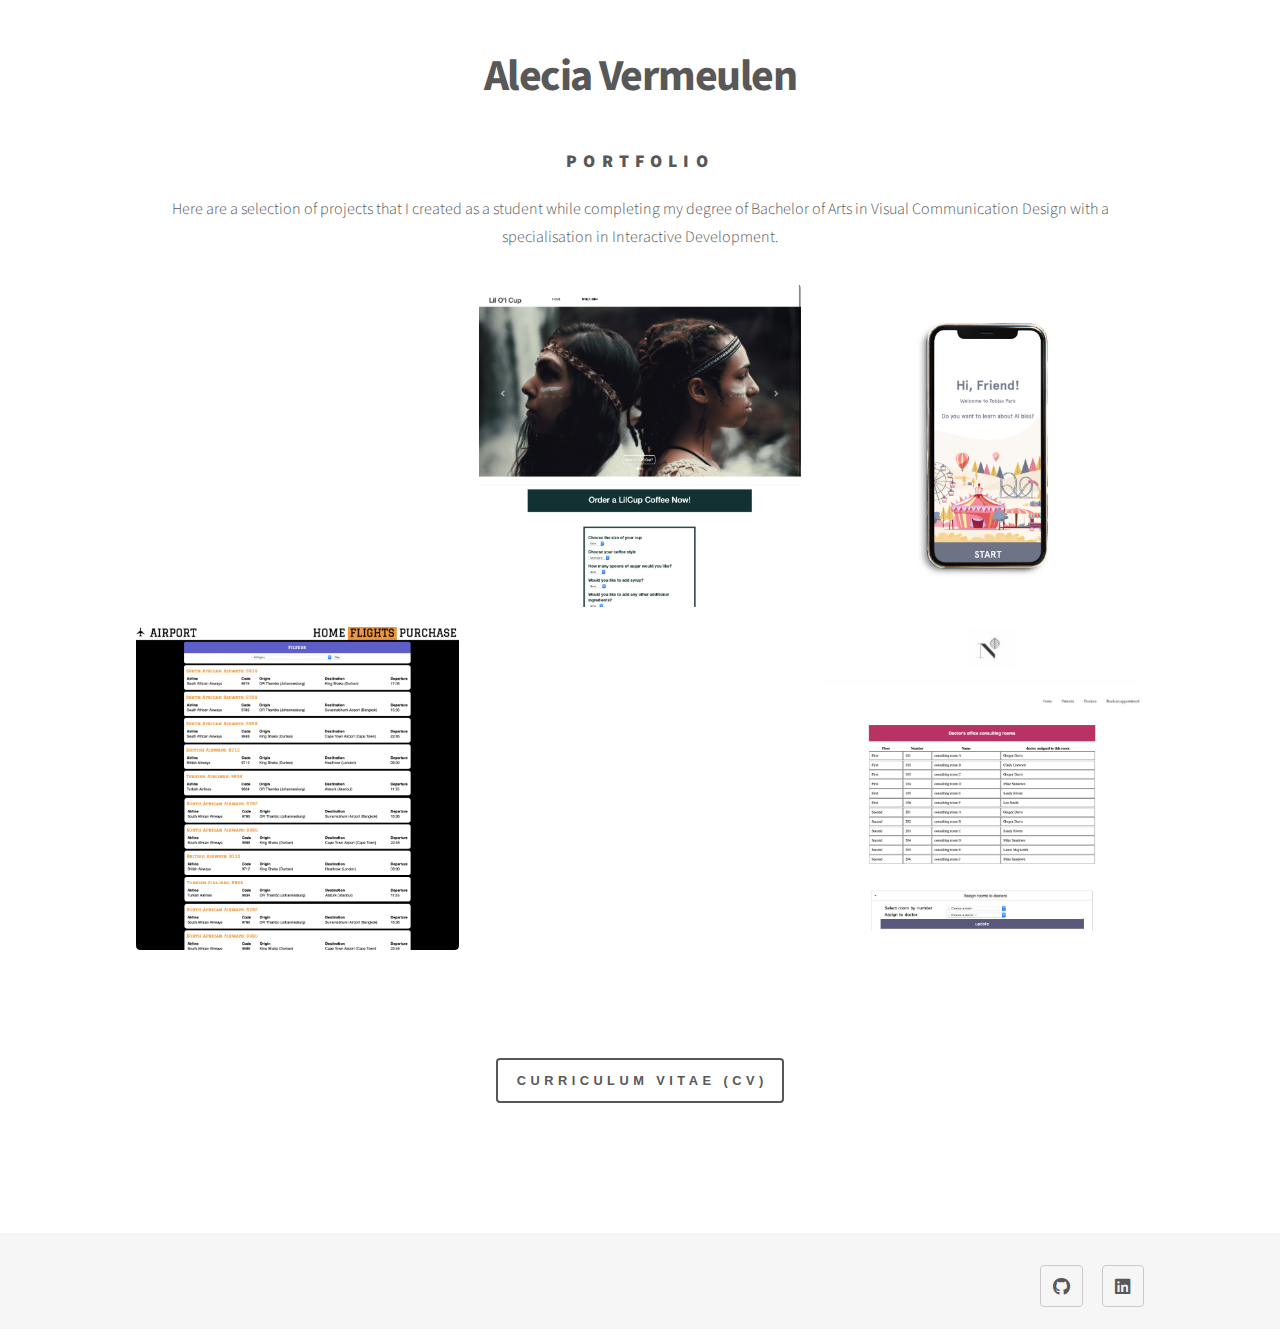
==== index.html @ d66984ec "Update index.html" ====
<!DOCTYPE HTML>
<html>
	<head>
		<title>Portfolio</title>
		<meta charset="utf-8" />
		<meta name="viewport" content="width=device-width, initial-scale=1, user-scalable=no" />
		<link rel="stylesheet" href="assets/css/main.css" />
		<noscript><link rel="stylesheet" href="assets/css/noscript.css" /></noscript>
	</head>
	<body class="is-preload">
		<!-- Wrapper -->
			<div id="wrapper">

				<!-- Header -->
					<header id="header">
						<div class="inner">               
                               
                            <h1> Alecia Vermeulen</h1>
                              <h2> Portfolio</h2>
								<p>Here are a selection of projects that I created as a student while completing my degree of Bachelor of Arts in Visual Communication Design with a specialisation in Interactive Development.</p>
						</div>
					</header>


				<!-- Main -->
					<div id="main">
						<div class="inner">
						
							<section class="tiles">
								<article class="style1">
									<span class="image">
										<img src="images/Reversi.tiff" alt="" />
									</span>
									<a>
										<div class="content">
                                            	<h2>Reversi board game</h2>
											<p>Desktop application with Java and JavaFX to facilitate a two player abstract board game.</p>
                                            <div class="options">
                                              <button onclick="openBrief1()" class="primary small" type="button">Brief</button> 
                                              <button onclick="openCode1()" class="primary small" type="button">Code</button> 
                                                <button onclick="window.open('ReversiVideo.html','_blank')"class="primary small" type="button">Demo</button>
                                            </div>
                                            
                                        
                                            
                                            
                                            
                                            
                                            
                                            
										</div>
                                        
									</a>
								</article>
								<article class="style2">
									<span class="image">
										<img src="images/lilcup.jpg" alt="" />
									</span>
									<a>
										<div class="content">
                                            <h2>Lil O'l Cup</h2>
											<p>Interactive website for a coffee shop.</p>
                                            <div class="options">
                                              <button onclick="openBrief2()" class="primary small" type="button">Brief</button> 
                                                <button onclick="openCode2()"class="primary small" type="button">Code</button> 
                                                <button onclick="window.open('https://alecia1997.github.io/CoffeeWebsite-Javascript/index.html','_blank')"class="primary small" type="button">Demo</button>
                                            </div>
										</div>
									</a>
								</article>
								<article class="style3">
                                    	<span class="image">
										<img src="images/tobiaswhite.jpg" alt="" />
									</span>
									<a>
										<div class="content">
                                            <h2>Tobias Park</h2>
											<p>Honours project: Android mobile educational  game where users can learn about algorithmic bias.</p>
                                            <div class="options">
                                              <button onclick="openBrief3()" class="primary small" type="button">Brief</button> 
                                                <button onclick="openCode3()"class="primary small" type="button">Code</button> 
                                                <button onclick="window.open('TobiasVideo.html','_blank')"class="primary small" type="button">Demo</button>
                                                <button onclick="window.open('images/HonoursAward.jpeg');" class="primary small" type="button">Award</button>
                                                <button onclick="openHonoursPaper()" class="primary small" type="button">Honours Paper</button>
                                            </div>
										</div>
									</a>

								</article>
								<article class="style4">
									<span class="image">
										<img src="images/flights.png" alt="" />
									</span>
                                    
                                    	<a>
										<div class="content">
                                            <h2>Flights booking system website</h2>
											<p>Website for an online booking system for airline flights using jQuery.</p>
                                            <div class="options">
                                              <button onclick="openBrief4()" class="primary small" type="button">Brief</button> 
                                                <button onclick="openCode4()"class="primary small" type="button">Code</button> 
                                                <button onclick="window.open('https://alecia1997.github.io/FlightsBookingSystem-Jquery/','_blank')"class="primary small" type="button">Demo</button>
                                            </div>
										</div>
									</a>
								</article>
								<article class="style5">
									<span class="image">
										<img src="images/University.tiff" alt="" />
									</span>
                                    	<a>
										<div class="content">
                                            <h2>Outdoor Creative Voice Institute</h2>
											<p>Desktop application with Java and JavaFX for university administration system.</p>
                                       <div class="options">
                                              <button onclick="openBrief5()" class="primary small" type="button">Brief</button> 
                                                <button onclick="openCode5()"class="primary small" type="button">Code</button> 
                                                <button onclick="window.open('UniversityVideo.html','_blank')"class="primary small" type="button">Demo</button>
                                            </div>
										</div>
                                              
                                              
                                             
									</a>
                                    
								</article>
								<article class="style6">
										<span class="image">
										<img src="images/doctor2.jpg" alt="" />
									</span>
                                    	<a>
										<div class="content">
                                            <h2>Doctor Appointmnt Website</h2>
											<p>Multi-page web application in PHP with a backing MySQL database.</p>
                                       <div class="options">
                                              <button onclick="openBrief6()" class="primary small" type="button">Brief</button> 
                                                <button onclick="openCode6()"class="primary small" type="button">Code</button> 
                                                <button onclick="window.open('DoctorsVideo.html','_blank')"class="primary small" type="button">Demo</button>
                                            
                                            </div>
										</div>
                                              
                                              
                                             
									</a>
								</article>
								
							</section>
                            
                            	<header id="header">
						<div class="inner">               
                            
                            	<p>
                            <button type="button">Curriculum Vitae (CV)</button>
                            </p>
							
							

						</div>
					</header>
						</div>
					</div>

		<footer id="footer">
                <div class="inner">
             <ul class="icons">
									<li><a href="https://github.com/Alecia1997/" class="icon brands style2 fa-github" target="_blank"><span class="label">GitHub</span></a></li>
                                    <li><a href="https://www.linkedin.com/in/alecia-vermeulen-a82652169/" class="icon brands style2 fa-linkedin" target="_blank"><span class="label">LinkedIn</span></a></li>
									
								</ul>
            </div>
                
            </footer>

			</div>
        
      

		<!-- Scripts -->
        


            <script src="assets/js/functions.js"></script>
			<script src="assets/js/jquery.min.js"></script>
			<script src="assets/js/browser.min.js"></script>
			<script src="assets/js/breakpoints.min.js"></script>
			<script src="assets/js/util.js"></script>
			<script src="assets/js/main.js"></script>

	</body>
</html>
---- assets/css/main.css ----
@import url(fontawesome-all.min.css);
@import url("https://fonts.googleapis.com/css?family=Source+Sans+Pro:300,700,900");


#myVideo {
  position: fixed;
  right: 0;
  bottom: 0;
  min-width: 100%; 
  min-height: 100%;
}

#myVideo1 {
    min-height: 100%;
     margin: 2em 0 0 0;
    
}


html, body, div, span, applet, object,
iframe, h1, h2, h3, h4, h5, h6, p, blockquote,
pre, a, abbr, acronym, address, big, cite,
code, del, dfn, em, img, ins, kbd, q, s, samp,
small, strike, strong, sub, sup, tt, var, b,
u, i, center, dl, dt, dd, ol, ul, li, fieldset,
form, label, legend, table, caption, tbody,
tfoot, thead, tr, th, td, article, aside,
canvas, details, embed, figure, figcaption,
footer, header, hgroup, menu, nav, output, ruby,
section, summary, time, mark, audio, video {
	margin: 0;
	padding: 0;
	border: 0;
	font-size: 100%;
	font: inherit;
	vertical-align: baseline;}

article, aside, details, figcaption, figure,
footer, header, hgroup, menu, nav, section {
	display: block;}


body {
	line-height: 1;
}

ol, ul {
	list-style: none;
}

blockquote, q {
	quotes: none;
}

	blockquote:before, blockquote:after, q:before, q:after {
		content: '';
		content: none;
	}

table {
	border-collapse: collapse;
	border-spacing: 0;
}

body {
	-webkit-text-size-adjust: none;
}

mark {
	background-color: transparent;
	color: inherit;
}


/* Basic */

	@-ms-viewport {
		width: device-width;
	}

	body {
		-ms-overflow-style: scrollbar;
	}

	@media screen and (max-width: 480px) {

		html, body {
			min-width: 320px;
		}

	}

	html {
		box-sizing: border-box;
	}

	*, *:before, *:after {
		box-sizing: inherit;
	}

	body {
		background: #ffffff;
	}

		body.is-preload *, body.is-preload *:before, body.is-preload *:after {
			-moz-animation: none !important;
			-webkit-animation: none !important;
			-ms-animation: none !important;
			animation: none !important;
			-moz-transition: none !important;
			-webkit-transition: none !important;
			-ms-transition: none !important;
			transition: none !important;
		}

/* Type */

	body, input, select, textarea {
		color: #585858;
		font-family: "Source Sans Pro", Helvetica, sans-serif;
		font-size: 16pt;
		font-weight: 300;
		line-height: 1.75;
	}

		@media screen and (max-width: 1680px) {

			body, input, select, textarea {
				font-size: 14pt;
			}

		}

		@media screen and (max-width: 1280px) {

			body, input, select, textarea {
				font-size: 12pt;
			}

		}

	a {
		-moz-transition: border-bottom-color 0.2s ease, color 0.2s ease;
		-webkit-transition: border-bottom-color 0.2s ease, color 0.2s ease;
		-ms-transition: border-bottom-color 0.2s ease, color 0.2s ease;
		transition: border-bottom-color 0.2s ease, color 0.2s ease;
		text-decoration: none;
		color: #585858;
		border-bottom: dotted 1px rgba(88, 88, 88, 0.5);
	}

		a:hover {
			border-bottom-color: transparent;
			color: white !important;
		}

	strong, b {
		font-weight: 900;
	}

	em, i {
		font-style: italic;
	}

	p {
		margin: 0 0 2em 0;
	}

	h1 {
		font-size: 2.75em;
		font-weight: 700;
		line-height: 1.3;
		margin: 0 0 1em 0;
		letter-spacing: -0.035em;
	}

		h1 a {
			color: inherit;
		}

		@media screen and (max-width: 736px) {

			h1 {
				font-size: 2em;
				margin: 0 0 1em 0;
			}

		}

		@media screen and (max-width: 360px) {

			h1 {
				font-size: 1.75em;
			}

		}

	h2, h3, h4, h5, h6 {
		font-weight: 900;
		line-height: 1.5;
		margin: 0 0 2em 0;
		text-transform: uppercase;
		letter-spacing: 0.35em;
	}

		h2 a, h3 a, h4 a, h5 a, h6 a {
			color: inherit;
		}

	h2 {
		font-size: 1.1em;
	}

	h3 {
		font-size: 1em;
	}

	h4 {
		font-size: 0.8em;
	}

	h5 {
		font-size: 0.8em;
	}

	h6 {
		font-size: 0.8em;
	}

	@media screen and (max-width: 980px) {

		h1 br, h2 br, h3 br, h4 br, h5 br, h6 br {
			display: none;
		}

	}

	@media screen and (max-width: 736px) {

		h2 {
			font-size: 1em;
		}

		h3 {
			font-size: 0.8em;
		}

	}

	sub {
		font-size: 0.8em;
		position: relative;
		top: 0.5em;
	}

	sup {
		font-size: 0.8em;
		position: relative;
		top: -0.5em;
	}

	blockquote {
		border-left: solid 4px #c9c9c9;
		font-style: italic;
		margin: 0 0 2em 0;
		padding: 0.5em 0 0.5em 2em;
	}

	code {
		background: rgba(144, 144, 144, 0.075);
		border-radius: 4px;
		border: solid 1px #c9c9c9;
		font-family: "Courier New", monospace;
		font-size: 0.9em;
		margin: 0 0.25em;
		padding: 0.25em 0.65em;
	}

	pre {
		-webkit-overflow-scrolling: touch;
		font-family: "Courier New", monospace;
		font-size: 0.9em;
		margin: 0 0 2em 0;
	}

		pre code {
			display: block;
			line-height: 1.75;
			padding: 1em 1.5em;
			overflow-x: auto;
		}

	hr {
		border: 0;
		border-bottom: solid 1px #c9c9c9;
		margin: 2em 0;
	}

		hr.major {
			margin: 3em 0;
		}

	.align-left {
		text-align: left;
	}

	.align-center {
		text-align: center;
	}

	.align-right {
		text-align: right;
	}

/* Row */

	.row {
		display: flex;
		flex-wrap: wrap;
		box-sizing: border-box;
		align-items: stretch;
	}

		.row > * {
			box-sizing: border-box;
		}

		.row.gtr-uniform > * > :last-child {
			margin-bottom: 0;
		}

		.row.aln-left {
			justify-content: flex-start;
		}

		.row.aln-center {
			justify-content: center;
		}

		.row.aln-right {
			justify-content: flex-end;
		}

		.row.aln-top {
			align-items: flex-start;
		}

		.row.aln-middle {
			align-items: center;
		}

		.row.aln-bottom {
			align-items: flex-end;
		}

		.row > .imp {
			order: -1;
		}

		.row > .col-1 {
			width: 8.33333%;
		}

		.row > .off-1 {
			margin-left: 8.33333%;
		}

		.row > .col-2 {
			width: 16.66667%;
		}

		.row > .off-2 {
			margin-left: 16.66667%;
		}

		.row > .col-3 {
			width: 25%;
		}

		.row > .off-3 {
			margin-left: 25%;
		}

		.row > .col-4 {
			width: 33.33333%;
		}

		.row > .off-4 {
			margin-left: 33.33333%;
		}

		.row > .col-5 {
			width: 41.66667%;
		}

		.row > .off-5 {
			margin-left: 41.66667%;
		}

		.row > .col-6 {
			width: 50%;
		}

		.row > .off-6 {
			margin-left: 50%;
		}

		.row > .col-7 {
			width: 58.33333%;
		}

		.row > .off-7 {
			margin-left: 58.33333%;
		}

		.row > .col-8 {
			width: 66.66667%;
		}

		.row > .off-8 {
			margin-left: 66.66667%;
		}

		.row > .col-9 {
			width: 75%;
		}

		.row > .off-9 {
			margin-left: 75%;
		}

		.row > .col-10 {
			width: 83.33333%;
		}

		.row > .off-10 {
			margin-left: 83.33333%;
		}

		.row > .col-11 {
			width: 91.66667%;
		}

		.row > .off-11 {
			margin-left: 91.66667%;
		}

		.row > .col-12 {
			width: 100%;
		}

		.row > .off-12 {
			margin-left: 100%;
		}

		.row.gtr-0 {
			margin-top: 0;
			margin-left: 0em;
		}

			.row.gtr-0 > * {
				padding: 0 0 0 0em;
			}

			.row.gtr-0.gtr-uniform {
				margin-top: 0em;
			}

				.row.gtr-0.gtr-uniform > * {
					padding-top: 0em;
				}

		.row.gtr-25 {
			margin-top: 0;
			margin-left: -0.5em;
		}

			.row.gtr-25 > * {
				padding: 0 0 0 0.5em;
			}

			.row.gtr-25.gtr-uniform {
				margin-top: -0.5em;
			}

				.row.gtr-25.gtr-uniform > * {
					padding-top: 0.5em;
				}

		.row.gtr-50 {
			margin-top: 0;
			margin-left: -1em;
		}

			.row.gtr-50 > * {
				padding: 0 0 0 1em;
			}

			.row.gtr-50.gtr-uniform {
				margin-top: -1em;
			}

				.row.gtr-50.gtr-uniform > * {
					padding-top: 1em;
				}

		.row {
			margin-top: 0;
			margin-left: -2em;
		}

			.row > * {
				padding: 0 0 0 2em;
			}

			.row.gtr-uniform {
				margin-top: -2em;
			}

				.row.gtr-uniform > * {
					padding-top: 2em;
				}

		.row.gtr-150 {
			margin-top: 0;
			margin-left: -3em;
		}

			.row.gtr-150 > * {
				padding: 0 0 0 3em;
			}

			.row.gtr-150.gtr-uniform {
				margin-top: -3em;
			}

				.row.gtr-150.gtr-uniform > * {
					padding-top: 3em;
				}

		.row.gtr-200 {
			margin-top: 0;
			margin-left: -4em;
		}

			.row.gtr-200 > * {
				padding: 0 0 0 4em;
			}

			.row.gtr-200.gtr-uniform {
				margin-top: -4em;
			}

				.row.gtr-200.gtr-uniform > * {
					padding-top: 4em;
				}

		@media screen and (max-width: 1680px) {

			.row {
				display: flex;
				flex-wrap: wrap;
				box-sizing: border-box;
				align-items: stretch;
			}

				.row > * {
					box-sizing: border-box;
				}

				.row.gtr-uniform > * > :last-child {
					margin-bottom: 0;
				}

				.row.aln-left {
					justify-content: flex-start;
				}

				.row.aln-center {
					justify-content: center;
				}

				.row.aln-right {
					justify-content: flex-end;
				}

				.row.aln-top {
					align-items: flex-start;
				}

				.row.aln-middle {
					align-items: center;
				}

				.row.aln-bottom {
					align-items: flex-end;
				}

				.row > .imp-xlarge {
					order: -1;
				}

				.row > .col-1-xlarge {
					width: 8.33333%;
				}

				.row > .off-1-xlarge {
					margin-left: 8.33333%;
				}

				.row > .col-2-xlarge {
					width: 16.66667%;
				}

				.row > .off-2-xlarge {
					margin-left: 16.66667%;
				}

				.row > .col-3-xlarge {
					width: 25%;
				}

				.row > .off-3-xlarge {
					margin-left: 25%;
				}

				.row > .col-4-xlarge {
					width: 33.33333%;
				}

				.row > .off-4-xlarge {
					margin-left: 33.33333%;
				}

				.row > .col-5-xlarge {
					width: 41.66667%;
				}

				.row > .off-5-xlarge {
					margin-left: 41.66667%;
				}

				.row > .col-6-xlarge {
					width: 50%;
				}

				.row > .off-6-xlarge {
					margin-left: 50%;
				}

				.row > .col-7-xlarge {
					width: 58.33333%;
				}

				.row > .off-7-xlarge {
					margin-left: 58.33333%;
				}

				.row > .col-8-xlarge {
					width: 66.66667%;
				}

				.row > .off-8-xlarge {
					margin-left: 66.66667%;
				}

				.row > .col-9-xlarge {
					width: 75%;
				}

				.row > .off-9-xlarge {
					margin-left: 75%;
				}

				.row > .col-10-xlarge {
					width: 83.33333%;
				}

				.row > .off-10-xlarge {
					margin-left: 83.33333%;
				}

				.row > .col-11-xlarge {
					width: 91.66667%;
				}

				.row > .off-11-xlarge {
					margin-left: 91.66667%;
				}

				.row > .col-12-xlarge {
					width: 100%;
				}

				.row > .off-12-xlarge {
					margin-left: 100%;
				}

				.row.gtr-0 {
					margin-top: 0;
					margin-left: 0em;
				}

					.row.gtr-0 > * {
						padding: 0 0 0 0em;
					}

					.row.gtr-0.gtr-uniform {
						margin-top: 0em;
					}

						.row.gtr-0.gtr-uniform > * {
							padding-top: 0em;
						}

				.row.gtr-25 {
					margin-top: 0;
					margin-left: -0.5em;
				}

					.row.gtr-25 > * {
						padding: 0 0 0 0.5em;
					}

					.row.gtr-25.gtr-uniform {
						margin-top: -0.5em;
					}

						.row.gtr-25.gtr-uniform > * {
							padding-top: 0.5em;
						}

				.row.gtr-50 {
					margin-top: 0;
					margin-left: -1em;
				}

					.row.gtr-50 > * {
						padding: 0 0 0 1em;
					}

					.row.gtr-50.gtr-uniform {
						margin-top: -1em;
					}

						.row.gtr-50.gtr-uniform > * {
							padding-top: 1em;
						}

				.row {
					margin-top: 0;
					margin-left: -2em;
				}

					.row > * {
						padding: 0 0 0 2em;
					}

					.row.gtr-uniform {
						margin-top: -2em;
					}

						.row.gtr-uniform > * {
							padding-top: 2em;
						}

				.row.gtr-150 {
					margin-top: 0;
					margin-left: -3em;
				}

					.row.gtr-150 > * {
						padding: 0 0 0 3em;
					}

					.row.gtr-150.gtr-uniform {
						margin-top: -3em;
					}

						.row.gtr-150.gtr-uniform > * {
							padding-top: 3em;
						}

				.row.gtr-200 {
					margin-top: 0;
					margin-left: -4em;
				}

					.row.gtr-200 > * {
						padding: 0 0 0 4em;
					}

					.row.gtr-200.gtr-uniform {
						margin-top: -4em;
					}

						.row.gtr-200.gtr-uniform > * {
							padding-top: 4em;
						}

		}

		@media screen and (max-width: 1280px) {

			.row {
				display: flex;
				flex-wrap: wrap;
				box-sizing: border-box;
				align-items: stretch;
			}

				.row > * {
					box-sizing: border-box;
				}

				.row.gtr-uniform > * > :last-child {
					margin-bottom: 0;
				}

				.row.aln-left {
					justify-content: flex-start;
				}

				.row.aln-center {
					justify-content: center;
				}

				.row.aln-right {
					justify-content: flex-end;
				}

				.row.aln-top {
					align-items: flex-start;
				}

				.row.aln-middle {
					align-items: center;
				}

				.row.aln-bottom {
					align-items: flex-end;
				}

				.row > .imp-large {
					order: -1;
				}

				.row > .col-1-large {
					width: 8.33333%;
				}

				.row > .off-1-large {
					margin-left: 8.33333%;
				}

				.row > .col-2-large {
					width: 16.66667%;
				}

				.row > .off-2-large {
					margin-left: 16.66667%;
				}

				.row > .col-3-large {
					width: 25%;
				}

				.row > .off-3-large {
					margin-left: 25%;
				}

				.row > .col-4-large {
					width: 33.33333%;
				}

				.row > .off-4-large {
					margin-left: 33.33333%;
				}

				.row > .col-5-large {
					width: 41.66667%;
				}

				.row > .off-5-large {
					margin-left: 41.66667%;
				}

				.row > .col-6-large {
					width: 50%;
				}

				.row > .off-6-large {
					margin-left: 50%;
				}

				.row > .col-7-large {
					width: 58.33333%;
				}

				.row > .off-7-large {
					margin-left: 58.33333%;
				}

				.row > .col-8-large {
					width: 66.66667%;
				}

				.row > .off-8-large {
					margin-left: 66.66667%;
				}

				.row > .col-9-large {
					width: 75%;
				}

				.row > .off-9-large {
					margin-left: 75%;
				}

				.row > .col-10-large {
					width: 83.33333%;
				}

				.row > .off-10-large {
					margin-left: 83.33333%;
				}

				.row > .col-11-large {
					width: 91.66667%;
				}

				.row > .off-11-large {
					margin-left: 91.66667%;
				}

				.row > .col-12-large {
					width: 100%;
				}

				.row > .off-12-large {
					margin-left: 100%;
				}

				.row.gtr-0 {
					margin-top: 0;
					margin-left: 0em;
				}

					.row.gtr-0 > * {
						padding: 0 0 0 0em;
					}

					.row.gtr-0.gtr-uniform {
						margin-top: 0em;
					}

						.row.gtr-0.gtr-uniform > * {
							padding-top: 0em;
						}

				.row.gtr-25 {
					margin-top: 0;
					margin-left: -0.5em;
				}

					.row.gtr-25 > * {
						padding: 0 0 0 0.5em;
					}

					.row.gtr-25.gtr-uniform {
						margin-top: -0.5em;
					}

						.row.gtr-25.gtr-uniform > * {
							padding-top: 0.5em;
						}

				.row.gtr-50 {
					margin-top: 0;
					margin-left: -1em;
				}

					.row.gtr-50 > * {
						padding: 0 0 0 1em;
					}

					.row.gtr-50.gtr-uniform {
						margin-top: -1em;
					}

						.row.gtr-50.gtr-uniform > * {
							padding-top: 1em;
						}

				.row {
					margin-top: 0;
					margin-left: -2em;
				}

					.row > * {
						padding: 0 0 0 2em;
					}

					.row.gtr-uniform {
						margin-top: -2em;
					}

						.row.gtr-uniform > * {
							padding-top: 2em;
						}

				.row.gtr-150 {
					margin-top: 0;
					margin-left: -3em;
				}

					.row.gtr-150 > * {
						padding: 0 0 0 3em;
					}

					.row.gtr-150.gtr-uniform {
						margin-top: -3em;
					}

						.row.gtr-150.gtr-uniform > * {
							padding-top: 3em;
						}

				.row.gtr-200 {
					margin-top: 0;
					margin-left: -4em;
				}

					.row.gtr-200 > * {
						padding: 0 0 0 4em;
					}

					.row.gtr-200.gtr-uniform {
						margin-top: -4em;
					}

						.row.gtr-200.gtr-uniform > * {
							padding-top: 4em;
						}

		}

		@media screen and (max-width: 980px) {

			.row {
				display: flex;
				flex-wrap: wrap;
				box-sizing: border-box;
				align-items: stretch;
			}

				.row > * {
					box-sizing: border-box;
				}

				.row.gtr-uniform > * > :last-child {
					margin-bottom: 0;
				}

				.row.aln-left {
					justify-content: flex-start;
				}

				.row.aln-center {
					justify-content: center;
				}

				.row.aln-right {
					justify-content: flex-end;
				}

				.row.aln-top {
					align-items: flex-start;
				}

				.row.aln-middle {
					align-items: center;
				}

				.row.aln-bottom {
					align-items: flex-end;
				}

				.row > .imp-medium {
					order: -1;
				}

				.row > .col-1-medium {
					width: 8.33333%;
				}

				.row > .off-1-medium {
					margin-left: 8.33333%;
				}

				.row > .col-2-medium {
					width: 16.66667%;
				}

				.row > .off-2-medium {
					margin-left: 16.66667%;
				}

				.row > .col-3-medium {
					width: 25%;
				}

				.row > .off-3-medium {
					margin-left: 25%;
				}

				.row > .col-4-medium {
					width: 33.33333%;
				}

				.row > .off-4-medium {
					margin-left: 33.33333%;
				}

				.row > .col-5-medium {
					width: 41.66667%;
				}

				.row > .off-5-medium {
					margin-left: 41.66667%;
				}

				.row > .col-6-medium {
					width: 50%;
				}

				.row > .off-6-medium {
					margin-left: 50%;
				}

				.row > .col-7-medium {
					width: 58.33333%;
				}

				.row > .off-7-medium {
					margin-left: 58.33333%;
				}

				.row > .col-8-medium {
					width: 66.66667%;
				}

				.row > .off-8-medium {
					margin-left: 66.66667%;
				}

				.row > .col-9-medium {
					width: 75%;
				}

				.row > .off-9-medium {
					margin-left: 75%;
				}

				.row > .col-10-medium {
					width: 83.33333%;
				}

				.row > .off-10-medium {
					margin-left: 83.33333%;
				}

				.row > .col-11-medium {
					width: 91.66667%;
				}

				.row > .off-11-medium {
					margin-left: 91.66667%;
				}

				.row > .col-12-medium {
					width: 100%;
				}

				.row > .off-12-medium {
					margin-left: 100%;
				}

				.row.gtr-0 {
					margin-top: 0;
					margin-left: 0em;
				}

					.row.gtr-0 > * {
						padding: 0 0 0 0em;
					}

					.row.gtr-0.gtr-uniform {
						margin-top: 0em;
					}

						.row.gtr-0.gtr-uniform > * {
							padding-top: 0em;
						}

				.row.gtr-25 {
					margin-top: 0;
					margin-left: -0.375em;
				}

					.row.gtr-25 > * {
						padding: 0 0 0 0.375em;
					}

					.row.gtr-25.gtr-uniform {
						margin-top: -0.375em;
					}

						.row.gtr-25.gtr-uniform > * {
							padding-top: 0.375em;
						}

				.row.gtr-50 {
					margin-top: 0;
					margin-left: -0.75em;
				}

					.row.gtr-50 > * {
						padding: 0 0 0 0.75em;
					}

					.row.gtr-50.gtr-uniform {
						margin-top: -0.75em;
					}

						.row.gtr-50.gtr-uniform > * {
							padding-top: 0.75em;
						}

				.row {
					margin-top: 0;
					margin-left: -1.5em;
				}

					.row > * {
						padding: 0 0 0 1.5em;
					}

					.row.gtr-uniform {
						margin-top: -1.5em;
					}

						.row.gtr-uniform > * {
							padding-top: 1.5em;
						}

				.row.gtr-150 {
					margin-top: 0;
					margin-left: -2.25em;
				}

					.row.gtr-150 > * {
						padding: 0 0 0 2.25em;
					}

					.row.gtr-150.gtr-uniform {
						margin-top: -2.25em;
					}

						.row.gtr-150.gtr-uniform > * {
							padding-top: 2.25em;
						}

				.row.gtr-200 {
					margin-top: 0;
					margin-left: -3em;
				}

					.row.gtr-200 > * {
						padding: 0 0 0 3em;
					}

					.row.gtr-200.gtr-uniform {
						margin-top: -3em;
					}

						.row.gtr-200.gtr-uniform > * {
							padding-top: 3em;
						}

		}

		@media screen and (max-width: 736px) {

			.row {
				display: flex;
				flex-wrap: wrap;
				box-sizing: border-box;
				align-items: stretch;
			}

				.row > * {
					box-sizing: border-box;
				}

				.row.gtr-uniform > * > :last-child {
					margin-bottom: 0;
				}

				.row.aln-left {
					justify-content: flex-start;
				}

				.row.aln-center {
					justify-content: center;
				}

				.row.aln-right {
					justify-content: flex-end;
				}

				.row.aln-top {
					align-items: flex-start;
				}

				.row.aln-middle {
					align-items: center;
				}

				.row.aln-bottom {
					align-items: flex-end;
				}

				.row > .imp-small {
					order: -1;
				}

				.row > .col-1-small {
					width: 8.33333%;
				}

				.row > .off-1-small {
					margin-left: 8.33333%;
				}

				.row > .col-2-small {
					width: 16.66667%;
				}

				.row > .off-2-small {
					margin-left: 16.66667%;
				}

				.row > .col-3-small {
					width: 25%;
				}

				.row > .off-3-small {
					margin-left: 25%;
				}

				.row > .col-4-small {
					width: 33.33333%;
				}

				.row > .off-4-small {
					margin-left: 33.33333%;
				}

				.row > .col-5-small {
					width: 41.66667%;
				}

				.row > .off-5-small {
					margin-left: 41.66667%;
				}

				.row > .col-6-small {
					width: 50%;
				}

				.row > .off-6-small {
					margin-left: 50%;
				}

				.row > .col-7-small {
					width: 58.33333%;
				}

				.row > .off-7-small {
					margin-left: 58.33333%;
				}

				.row > .col-8-small {
					width: 66.66667%;
				}

				.row > .off-8-small {
					margin-left: 66.66667%;
				}

				.row > .col-9-small {
					width: 75%;
				}

				.row > .off-9-small {
					margin-left: 75%;
				}

				.row > .col-10-small {
					width: 83.33333%;
				}

				.row > .off-10-small {
					margin-left: 83.33333%;
				}

				.row > .col-11-small {
					width: 91.66667%;
				}

				.row > .off-11-small {
					margin-left: 91.66667%;
				}

				.row > .col-12-small {
					width: 100%;
				}

				.row > .off-12-small {
					margin-left: 100%;
				}

				.row.gtr-0 {
					margin-top: 0;
					margin-left: 0em;
				}

					.row.gtr-0 > * {
						padding: 0 0 0 0em;
					}

					.row.gtr-0.gtr-uniform {
						margin-top: 0em;
					}

						.row.gtr-0.gtr-uniform > * {
							padding-top: 0em;
						}

				.row.gtr-25 {
					margin-top: 0;
					margin-left: -0.25em;
				}

					.row.gtr-25 > * {
						padding: 0 0 0 0.25em;
					}

					.row.gtr-25.gtr-uniform {
						margin-top: -0.25em;
					}

						.row.gtr-25.gtr-uniform > * {
							padding-top: 0.25em;
						}

				.row.gtr-50 {
					margin-top: 0;
					margin-left: -0.5em;
				}

					.row.gtr-50 > * {
						padding: 0 0 0 0.5em;
					}

					.row.gtr-50.gtr-uniform {
						margin-top: -0.5em;
					}

						.row.gtr-50.gtr-uniform > * {
							padding-top: 0.5em;
						}

				.row {
					margin-top: 0;
					margin-left: -1em;
				}

					.row > * {
						padding: 0 0 0 1em;
					}

					.row.gtr-uniform {
						margin-top: -1em;
					}

						.row.gtr-uniform > * {
							padding-top: 1em;
						}

				.row.gtr-150 {
					margin-top: 0;
					margin-left: -1.5em;
				}

					.row.gtr-150 > * {
						padding: 0 0 0 1.5em;
					}

					.row.gtr-150.gtr-uniform {
						margin-top: -1.5em;
					}

						.row.gtr-150.gtr-uniform > * {
							padding-top: 1.5em;
						}

				.row.gtr-200 {
					margin-top: 0;
					margin-left: -2em;
				}

					.row.gtr-200 > * {
						padding: 0 0 0 2em;
					}

					.row.gtr-200.gtr-uniform {
						margin-top: -2em;
					}

						.row.gtr-200.gtr-uniform > * {
							padding-top: 2em;
						}

		}

		@media screen and (max-width: 480px) {

			.row {
				display: flex;
				flex-wrap: wrap;
				box-sizing: border-box;
				align-items: stretch;
			}

				.row > * {
					box-sizing: border-box;
				}

				.row.gtr-uniform > * > :last-child {
					margin-bottom: 0;
				}

				.row.aln-left {
					justify-content: flex-start;
				}

				.row.aln-center {
					justify-content: center;
				}

				.row.aln-right {
					justify-content: flex-end;
				}

				.row.aln-top {
					align-items: flex-start;
				}

				.row.aln-middle {
					align-items: center;
				}

				.row.aln-bottom {
					align-items: flex-end;
				}

				.row > .imp-xsmall {
					order: -1;
				}

				.row > .col-1-xsmall {
					width: 8.33333%;
				}

				.row > .off-1-xsmall {
					margin-left: 8.33333%;
				}

				.row > .col-2-xsmall {
					width: 16.66667%;
				}

				.row > .off-2-xsmall {
					margin-left: 16.66667%;
				}

				.row > .col-3-xsmall {
					width: 25%;
				}

				.row > .off-3-xsmall {
					margin-left: 25%;
				}

				.row > .col-4-xsmall {
					width: 33.33333%;
				}

				.row > .off-4-xsmall {
					margin-left: 33.33333%;
				}

				.row > .col-5-xsmall {
					width: 41.66667%;
				}

				.row > .off-5-xsmall {
					margin-left: 41.66667%;
				}

				.row > .col-6-xsmall {
					width: 50%;
				}

				.row > .off-6-xsmall {
					margin-left: 50%;
				}

				.row > .col-7-xsmall {
					width: 58.33333%;
				}

				.row > .off-7-xsmall {
					margin-left: 58.33333%;
				}

				.row > .col-8-xsmall {
					width: 66.66667%;
				}

				.row > .off-8-xsmall {
					margin-left: 66.66667%;
				}

				.row > .col-9-xsmall {
					width: 75%;
				}

				.row > .off-9-xsmall {
					margin-left: 75%;
				}

				.row > .col-10-xsmall {
					width: 83.33333%;
				}

				.row > .off-10-xsmall {
					margin-left: 83.33333%;
				}

				.row > .col-11-xsmall {
					width: 91.66667%;
				}

				.row > .off-11-xsmall {
					margin-left: 91.66667%;
				}

				.row > .col-12-xsmall {
					width: 100%;
				}

				.row > .off-12-xsmall {
					margin-left: 100%;
				}

				.row.gtr-0 {
					margin-top: 0;
					margin-left: 0em;
				}

					.row.gtr-0 > * {
						padding: 0 0 0 0em;
					}

					.row.gtr-0.gtr-uniform {
						margin-top: 0em;
					}

						.row.gtr-0.gtr-uniform > * {
							padding-top: 0em;
						}

				.row.gtr-25 {
					margin-top: 0;
					margin-left: -0.25em;
				}

					.row.gtr-25 > * {
						padding: 0 0 0 0.25em;
					}

					.row.gtr-25.gtr-uniform {
						margin-top: -0.25em;
					}

						.row.gtr-25.gtr-uniform > * {
							padding-top: 0.25em;
						}

				.row.gtr-50 {
					margin-top: 0;
					margin-left: -0.5em;
				}

					.row.gtr-50 > * {
						padding: 0 0 0 0.5em;
					}

					.row.gtr-50.gtr-uniform {
						margin-top: -0.5em;
					}

						.row.gtr-50.gtr-uniform > * {
							padding-top: 0.5em;
						}

				.row {
					margin-top: 0;
					margin-left: -1em;
				}

					.row > * {
						padding: 0 0 0 1em;
					}

					.row.gtr-uniform {
						margin-top: -1em;
					}

						.row.gtr-uniform > * {
							padding-top: 1em;
						}

				.row.gtr-150 {
					margin-top: 0;
					margin-left: -1.5em;
				}

					.row.gtr-150 > * {
						padding: 0 0 0 1.5em;
					}

					.row.gtr-150.gtr-uniform {
						margin-top: -1.5em;
					}

						.row.gtr-150.gtr-uniform > * {
							padding-top: 1.5em;
						}

				.row.gtr-200 {
					margin-top: 0;
					margin-left: -2em;
				}

					.row.gtr-200 > * {
						padding: 0 0 0 2em;
					}

					.row.gtr-200.gtr-uniform {
						margin-top: -2em;
					}

						.row.gtr-200.gtr-uniform > * {
							padding-top: 2em;
						}

		}

/* Section/Article */

	section.special, article.special {
		text-align: center;
	}

	header p {
		margin-top: -1em;
	}

	@media screen and (max-width: 736px) {

		header p {
			margin-top: 0;
		}

	}

/* Icon */

	.icon {
		text-decoration: none;
		border-bottom: none;
		position: relative;
	}

		.icon:before {
			-moz-osx-font-smoothing: grayscale;
			-webkit-font-smoothing: antialiased;
			display: inline-block;
			font-style: normal;
			font-variant: normal;
			text-rendering: auto;
			line-height: 1;
			text-transform: none !important;
			font-family: 'Font Awesome 5 Free';
			font-weight: 400;
		}

		.icon > .label {
			display: none;
		}

		.icon:before {
			line-height: inherit;
		}

		.icon.solid:before {
			font-weight: 900;
		}

		.icon.brands:before {
			font-family: 'Font Awesome 5 Brands';
		}

		.icon.style2 {
			-moz-transition: background-color 0.2s ease-in-out, color 0.2s ease-in-out, border-color 0.2s ease-in-out;
			-webkit-transition: background-color 0.2s ease-in-out, color 0.2s ease-in-out, border-color 0.2s ease-in-out;
			-ms-transition: background-color 0.2s ease-in-out, color 0.2s ease-in-out, border-color 0.2s ease-in-out;
			transition: background-color 0.2s ease-in-out, color 0.2s ease-in-out, border-color 0.2s ease-in-out;
			background-color: transparent;
			border: solid 1px #c9c9c9;
			border-radius: 4px;
			width: 2.65em;
			height: 2.65em;
			display: inline-block;
			text-align: center;
			line-height: 2.65em;
			color: inherit;
		}

			.icon.style2:before {
				font-size: 1.1em;
			}

			.icon.style2:hover {
				color: White;
				border-color: #f6f6f6;
                    background-color:#585858;
			}

			.icon.style2:active {
				background-color: rgba(242, 132, 158, 0.1);
			}

/* List */

	ol {
		list-style: decimal;
		margin: 0 0 2em 0;
		padding-left: 1.25em;
	}

		ol li {
			padding-left: 0.25em;
		}

	ul {
		list-style: disc;
		margin: 0 0 2em 0;
		padding-left: 1em;
	}

		ul li {
			padding-left: 0.5em;
		}

		ul.alt {
			list-style: none;
			padding-left: 0;
		}

			ul.alt li {
				border-top: solid 1px #c9c9c9;
				padding: 0.5em 0;
			}

				ul.alt li:first-child {
					border-top: 0;
					padding-top: 0;
				}

	dl {
		margin: 0 0 2em 0;
	}

		dl dt {
			display: block;
			font-weight: 900;
			margin: 0 0 1em 0;
		}

		dl dd {
			margin-left: 2em;
		}

/* Actions */

	ul.actions {
		display: -moz-flex;
		display: -webkit-flex;
		display: -ms-flex;
		display: flex;
		cursor: default;
		list-style: none;
		margin-left: -1em;
		padding-left: 0;
	}

		ul.actions li {
			padding: 0 0 0 1em;
			vertical-align: middle;
		}

		ul.actions.special {
			-moz-justify-content: center;
			-webkit-justify-content: center;
			-ms-justify-content: center;
			justify-content: center;
			width: 100%;
			margin-left: 0;
		}

			ul.actions.special li:first-child {
				padding-left: 0;
			}

		ul.actions.stacked {
			-moz-flex-direction: column;
			-webkit-flex-direction: column;
			-ms-flex-direction: column;
			flex-direction: column;
			margin-left: 0;
		}

			ul.actions.stacked li {
				padding: 1.3em 0 0 0;
			}

				ul.actions.stacked li:first-child {
					padding-top: 0;
				}

		ul.actions.fit {
			width: calc(100% + 1em);
		}

			ul.actions.fit li {
				-moz-flex-grow: 1;
				-webkit-flex-grow: 1;
				-ms-flex-grow: 1;
				flex-grow: 1;
				-moz-flex-shrink: 1;
				-webkit-flex-shrink: 1;
				-ms-flex-shrink: 1;
				flex-shrink: 1;
				width: 100%;
			}

				ul.actions.fit li > * {
					width: 100%;
				}

			ul.actions.fit.stacked {
				width: 100%;
			}

		@media screen and (max-width: 480px) {

			ul.actions:not(.fixed) {
				-moz-flex-direction: column;
				-webkit-flex-direction: column;
				-ms-flex-direction: column;
				flex-direction: column;
				margin-left: 0;
				width: 100% !important;
			}

				ul.actions:not(.fixed) li {
					-moz-flex-grow: 1;
					-webkit-flex-grow: 1;
					-ms-flex-grow: 1;
					flex-grow: 1;
					-moz-flex-shrink: 1;
					-webkit-flex-shrink: 1;
					-ms-flex-shrink: 1;
					flex-shrink: 1;
					padding: 1em 0 0 0;
					text-align: center;
					width: 100%;
				}

					ul.actions:not(.fixed) li > * {
						width: 100%;
					}

					ul.actions:not(.fixed) li:first-child {
						padding-top: 0;
					}

					ul.actions:not(.fixed) li input[type="submit"],
					ul.actions:not(.fixed) li input[type="reset"],
					ul.actions:not(.fixed) li input[type="button"],
					ul.actions:not(.fixed) li button,
					ul.actions:not(.fixed) li .button {
						width: 100%;
					}

						ul.actions:not(.fixed) li input[type="submit"].icon:before,
						ul.actions:not(.fixed) li input[type="reset"].icon:before,
						ul.actions:not(.fixed) li input[type="button"].icon:before,
						ul.actions:not(.fixed) li button.icon:before,
						ul.actions:not(.fixed) li .button.icon:before {
							margin-left: -0.5rem;
						}

		}

/* Icons */

	ul.icons {
		cursor: default;
		list-style: none;
		padding-left: 0;
		margin: -1em 0 2em -1em;
	}

		ul.icons li {
			display: inline-block;
			padding: 1em 0 0 1em;
		}



	label {
		display: block;
		font-size: 0.9em;
		font-weight: 900;
		margin: 0 0 1em 0;
	}

	input[type="text"],
	input[type="password"],
	input[type="email"],
	input[type="tel"],
	select,
	textarea {
		-moz-appearance: none;
		-webkit-appearance: none;
		-ms-appearance: none;
		appearance: none;
		background-color: transparent;
		border: none;
		border-radius: 0;
		border-bottom: solid 1px #c9c9c9;
		color: inherit;
		display: block;
		outline: 0;
		padding: 0;
		text-decoration: none;
		width: 100%;
	}

		input[type="text"]:invalid,
		input[type="password"]:invalid,
		input[type="email"]:invalid,
		input[type="tel"]:invalid,
		select:invalid,
		textarea:invalid {
			box-shadow: none;
		}

		input[type="text"]:focus,
		input[type="password"]:focus,
		input[type="email"]:focus,
		input[type="tel"]:focus,
		select:focus,
		textarea:focus {
			border-bottom-color: #f2849e;
			box-shadow: inset 0 -1px 0 0 #f2849e;
		}

	select {
		background-image: url("data:image/svg+xml;charset=utf8,%3Csvg xmlns='http://www.w3.org/2000/svg' width='40' height='40' preserveAspectRatio='none' viewBox='0 0 40 40'%3E%3Cpath d='M9.4,12.3l10.4,10.4l10.4-10.4c0.2-0.2,0.5-0.4,0.9-0.4c0.3,0,0.6,0.1,0.9,0.4l3.3,3.3c0.2,0.2,0.4,0.5,0.4,0.9 c0,0.4-0.1,0.6-0.4,0.9L20.7,31.9c-0.2,0.2-0.5,0.4-0.9,0.4c-0.3,0-0.6-0.1-0.9-0.4L4.3,17.3c-0.2-0.2-0.4-0.5-0.4-0.9 c0-0.4,0.1-0.6,0.4-0.9l3.3-3.3c0.2-0.2,0.5-0.4,0.9-0.4S9.1,12.1,9.4,12.3z' fill='%23c9c9c9' /%3E%3C/svg%3E");
		background-size: 1.25rem;
		background-repeat: no-repeat;
		background-position: calc(100% - 1rem) center;
		height: 3em;
		padding-right: 3em;
		text-overflow: ellipsis;
	}

		select option {
			background: #ffffff;
		}

		select:focus::-ms-value {
			background-color: transparent;
		}

		select::-ms-expand {
			display: none;
		}

	input[type="text"],
	input[type="password"],
	input[type="email"],
	select {
		height: 3em;
	}

	textarea {
		padding: 0;
		min-height: 3.75em;
	}

	input[type="checkbox"],
	input[type="radio"] {
		-moz-appearance: none;
		-webkit-appearance: none;
		-ms-appearance: none;
		appearance: none;
		display: block;
		float: left;
		margin-right: -2em;
		opacity: 0;
		width: 1em;
		z-index: -1;
	}

		input[type="checkbox"] + label,
		input[type="radio"] + label {
			text-decoration: none;
			color: #585858;
			cursor: pointer;
			display: inline-block;
			font-size: 1em;
			font-weight: 300;
			padding-left: 2.55em;
			padding-right: 0.75em;
			position: relative;
		}

			input[type="checkbox"] + label:before,
			input[type="radio"] + label:before {
				-moz-osx-font-smoothing: grayscale;
				-webkit-font-smoothing: antialiased;
				display: inline-block;
				font-style: normal;
				font-variant: normal;
				text-rendering: auto;
				line-height: 1;
				text-transform: none !important;
				font-family: 'Font Awesome 5 Free';
				font-weight: 900;
			}

			input[type="checkbox"] + label:before,
			input[type="radio"] + label:before {
				border-radius: 4px;
				border: solid 1px #c9c9c9;
				content: '';
				display: inline-block;
				font-size: 0.8em;
				height: 2.25em;
				left: 0;
				line-height: 2.25em;
				position: absolute;
				text-align: center;
				top: 0;
				width: 2.25em;
			}

		input[type="checkbox"]:checked + label:before,
		input[type="radio"]:checked + label:before {
			background: #585858;
			border-color: #585858;
			color: #ffffff;
			content: '\f00c';
		}

		input[type="checkbox"]:focus + label:before,
		input[type="radio"]:focus + label:before {
			border-color: #f2849e;
			box-shadow: 0 0 0 1px #f2849e;
		}

	input[type="checkbox"] + label:before {
		border-radius: 4px;
	}

	input[type="radio"] + label:before {
		border-radius: 100%;
	}

/* Box */

	.box {
		border-radius: 4px;
		border: solid 1px #c9c9c9;
		margin-bottom: 2em;
		padding: 1.5em;
	}

		.box > :last-child,
		.box > :last-child > :last-child,
		.box > :last-child > :last-child > :last-child {
			margin-bottom: 0;
		}

		.box.alt {
			border: 0;
			border-radius: 0;
			padding: 0;
		}

/* Image */

	.image {
		border-radius: 4px;
		border: 0;
		display: inline-block;
		position: relative;
	}

		.image img {
			border-radius: 4px;
			display: block;
		}

		.image.left, .image.right {
			max-width: 40%;
		}

			.image.left img, .image.right img {
				width: 100%;
			}

		.image.left {
			float: left;
			padding: 0 1.5em 1em 0;
			top: 0.25em;
		}

		.image.right {
			float: right;
			padding: 0 0 1em 1.5em;
			top: 0.25em;
		}

		.image.fit {
			display: block;
			margin: 0 0 2em 0;
			width: 100%;
		}

			.image.fit img {
				width: 100%;
			}

		.image.main {
			display: block;
			margin: 0 0 3em 0;
			width: 100%;
            height: 600px;
		}

			.image.main img {
				width: 100%;
			}

			@media screen and (max-width: 736px) {

				.image.main {
					margin: 0 0 2em 0;
				}

			}



/* Button */

	input[type="submit"],
	input[type="reset"],
	input[type="button"],
	button,
	.button {
		-moz-appearance: none;
		-webkit-appearance: none;
		-ms-appearance: none;
		appearance: none;
		-moz-transition: background-color 0.2s ease-in-out, color 0.2s ease-in-out, box-shadow 0.2s ease-in-out;
		-webkit-transition: background-color 0.2s ease-in-out, color 0.2s ease-in-out, box-shadow 0.2s ease-in-out;
		-ms-transition: background-color 0.2s ease-in-out, color 0.2s ease-in-out, box-shadow 0.2s ease-in-out;
		transition: background-color 0.2s ease-in-out, color 0.2s ease-in-out, box-shadow 0.2s ease-in-out;
		background-color: transparent;
		border-radius: 4px;
		border: 0;
		box-shadow: inset 0 0 0 2px #585858;
		color: #585858 !important;
		cursor: pointer;
		display: inline-block;
		font-size: 0.8em;
		font-weight: 900;
		height: 3.5em;
		letter-spacing: 0.35em;
		line-height: 3.45em;
		overflow: hidden;
		padding: 0 1.25em 0 1.6em;
		text-align: center;
		text-decoration: none;
		text-overflow: ellipsis;
		text-transform: uppercase;
		white-space: nowrap;
	}

		input[type="submit"].icon:before,
		input[type="reset"].icon:before,
		input[type="button"].icon:before,
		button.icon:before,
		.button.icon:before {
			margin-right: 0.5em;
		}

		input[type="submit"].fit,
		input[type="reset"].fit,
		input[type="button"].fit,
		button.fit,
		.button.fit {
			width: 100%;
		}

		input[type="submit"]:hover,
		input[type="reset"]:hover,
		input[type="button"]:hover,
		button:hover,
		.button:hover {
			color: #ffffff !important;
			box-shadow: inset 0 0 0 2px #585858;
            background-color: #585858;
		}

		input[type="submit"]:active,
		input[type="reset"]:active,
		input[type="button"]:active,
		button:active,
		.button:active {
			background-color: rgba(242, 132, 158, 0.1);
		}

		input[type="submit"].small,
		input[type="reset"].small,
		input[type="button"].small,
		button.small,
		.button.small {
			font-size: 0.6em;
		}

		input[type="submit"].large,
		input[type="reset"].large,
		input[type="button"].large,
		button.large,
		.button.large {
			font-size: 1em;
		}

		input[type="submit"].primary,
		input[type="reset"].primary,
		input[type="button"].primary,
		button.primary,
		.button.primary {
			box-shadow: none;
			background-color: transparent;
            border: 0;
		box-shadow: inset 0 0 0 2px #ffffff ;
			color: #ffffff !important;
            
		}

			input[type="submit"].primary:hover,
			input[type="reset"].primary:hover,
			input[type="button"].primary:hover,
			button.primary:hover,
			.button.primary:hover {
				background-color: #ffffff;
                color: #585858 !important;
                  border: 0;
		box-shadow: inset 0 0 0 2px #585858;
                
			}

			input[type="submit"].primary:active,
			input[type="reset"].primary:active,
			input[type="button"].primary:active,
			button.primary:active,
			.button.primary:active {
				background-color: #ffffff;
			}

		input[type="submit"].disabled, input[type="submit"]:disabled,
		input[type="reset"].disabled,
		input[type="reset"]:disabled,
		input[type="button"].disabled,
		input[type="button"]:disabled,
		button.disabled,
		button:disabled,
		.button.disabled,
		.button:disabled {
			pointer-events: none;
			opacity: 0.25;
		}

/* Tiles */

	.tiles {
		display: -moz-flex;
		display: -webkit-flex;
		display: -ms-flex;
		display: flex;
		-moz-flex-wrap: wrap;
		-webkit-flex-wrap: wrap;
		-ms-flex-wrap: wrap;
		flex-wrap: wrap;
		postiion: relative;
		margin: -2.5em 0 0 -2.5em;
	}

		.tiles article {
			-moz-transition: -moz-transform 0.5s ease, opacity 0.5s ease;
			-webkit-transition: -webkit-transform 0.5s ease, opacity 0.5s ease;
			-ms-transition: -ms-transform 0.5s ease, opacity 0.5s ease;
			transition: transform 0.5s ease, opacity 0.5s ease;
			position: relative;
			width: calc(33.33333% - 2.5em);
			margin: 2.5em 0 0 2.5em;
		}

			.tiles article > .image {
				-moz-transition: -moz-transform 0.5s ease;
				-webkit-transition: -webkit-transform 0.5s ease;
				-ms-transition: -ms-transform 0.5s ease;
				transition: transform 0.5s ease;
				position: relative;
				display: block;
				width: 100%;
				border-radius: 4px;
				overflow: hidden;
			}

				.tiles article > .image img {
					display: block;
					width: 100%;
				}

				.tiles article > .image:before {
					pointer-events: none;
					-moz-transition:  opacity 0.5s ease;
					-webkit-transition: opacity 0.5s ease;
					-ms-transition:  opacity 0.5s ease;
					transition:  opacity 0.5s ease;
					content: '';
					display: block;
					position: absolute;
					top: 0;
					left: 0;
					width: 100%;
					height: 100%;
					opacity: 0.25;
					z-index: 2;
				
				}

				.tiles article > .image:after {
					pointer-events: none;
					-moz-transition: opacity 0.5s ease;
					-webkit-transition: opacity 0.5s ease;
					-ms-transition: opacity 0.5s ease;
					transition: opacity 0.5s ease;
					content: '';
					display: block;
					position: absolute;
					top: 0;
					left: 0;
					width: 100%;
					height: 100%;
					background-repeat: no-repeat;
					background-size: 100% 100%;
					opacity: 0.25;
					z-index: 2;
				}

			.tiles article > a {
				display: -moz-flex;
				display: -webkit-flex;
				display: -ms-flex;
				display: flex;
				-moz-flex-direction: column;
				-webkit-flex-direction: column;
				-ms-flex-direction: column;
				flex-direction: column;
				-moz-align-items: center;
				-webkit-align-items: center;
				-ms-align-items: center;
				align-items: center;
				-moz-justify-content: center;
				-webkit-justify-content: center;
				-ms-justify-content: center;
				justify-content: center;
				-moz-transition: background-color 0.5s ease, -moz-transform 0.5s ease;
				-webkit-transition: background-color 0.5s ease, -webkit-transform 0.5s ease;
				-ms-transition: background-color 0.5s ease, -ms-transform 0.5s ease;
				transition: background-color 0.5s ease, transform 0.5s ease;
				position: absolute;
				top: 0;
				left: 0;
				width: 100%;
				height: 100%;
				padding: 1em;
				border-radius: 4px;
				border-bottom: 0;
				color: #ffffff;
				text-align: center;
				text-decoration: none;
				z-index: 3;
			}

				.tiles article > a > :last-child {
					margin: 0;
				}

				.tiles article > a:hover {
					color: #ffffff !important;
				}

				.tiles article > a h2 {
					margin: 0;
				}

				.tiles article > a .content {
					-moz-transition: max-height 0.5s ease, opacity 0.5s ease;
					-webkit-transition: max-height 0.5s ease, opacity 0.5s ease;
					-ms-transition: max-height 0.5s ease, opacity 0.5s ease;
					transition: max-height 0.5s ease, opacity 0.5s ease;
					width: 100%;
					max-height: 0;
					line-height: 1.5;
					margin-top: 0.35em;
					opacity: 0;
				}

                .tiles article > a .content .options {
                              
                    display: inline-block;
                 
                    
                   }
                    
                 .tiles article > a .content .options button {
                              
                   margin-top: 1.0em;
                    
                   }



					.tiles article > a .content > :last-child {
						margin-bottom: 0;
					}

			.tiles article.style1 > .image:before {
              
			}

			.tiles article.style2 > .image:before {
				
			}

			.tiles article.style3 > .image:before {
			
			}

			.tiles article.style4 > .image:before {
				
			}

			.tiles article.style5 > .image:before {
				
			}

			.tiles article.style6 > .image:before {
				
			}

			body:not(.is-touch) .tiles article:hover > .image {
				-moz-transform: scale(1.1);
				-webkit-transform: scale(1.1);
				-ms-transform: scale(1.1);
				transform: scale(1.1);
			}

				body:not(.is-touch) .tiles article:hover > .image:before {
					background-color: #333333;
					opacity: 0.80;
				}

				body:not(.is-touch) .tiles article:hover > .image:after {
					opacity: 0;
				}

			body:not(.is-touch) .tiles article:hover .content {
				max-height: 15em;
				opacity: 1;
			}

		* + .tiles {
			margin-top: 2em;
		}

		body.is-preload .tiles article {
			-moz-transform: scale(0.9);
			-webkit-transform: scale(0.9);
			-ms-transform: scale(0.9);
			transform: scale(0.9);
			opacity: 0;
		}

		body.is-touch .tiles article .content {
			max-height: 15em;
			opacity: 1;
		}

		@media screen and (max-width: 1280px) {

			.tiles {
				margin: -1.25em 0 0 -1.25em;
			}

				.tiles article {
					width: calc(33.33333% - 1.25em);
					margin: 1.25em 0 0 1.25em;
				}

		}

		@media screen and (max-width: 980px) {

			.tiles {
				margin: -2.5em 0 0 -2.5em;
			}

				.tiles article {
					width: calc(50% - 2.5em);
					margin: 2.5em 0 0 2.5em;
				}

		}

		@media screen and (max-width: 736px) {

			.tiles {
				margin: -1.25em 0 0 -1.25em;
			}

				.tiles article {
					width: calc(50% - 1.25em);
					margin: 1.25em 0 0 1.25em;
				}

					.tiles article:hover > .image {
						-moz-transform: scale(1.0);
						-webkit-transform: scale(1.0);
						-ms-transform: scale(1.0);
						transform: scale(1.0);
					}

		}

		@media screen and (max-width: 480px) {

			.tiles {
				margin: 0;
			}

				.tiles article {
					width: 100%;
					margin: 1.25em 0 0 0;
				}

		}

/* Header */

	#header {
		padding: 3em 0 0.1em 0 ;
	}

#header h1, h2, p {
    text-align: center;
}


#header .inner p button {
   
    margin: 6em 0 0 0;
}








		@media screen and (max-width: 736px) {

			#header {
				padding: 4em 0 0.1em 0 ;
			}


					#header  ul li a[href="#menu"]:before, #header  ul li a[href="#menu"]:after {
						background-size: 1.5em 1.5em;
                       
					}

		}

/* Menu */

	#wrapper {
		-moz-transition: opacity 0.45s ease;
		-webkit-transition: opacity 0.45s ease;
		-ms-transition: opacity 0.45s ease;
		transition: opacity 0.45s ease;
		opacity: 1;
	}

	#menu {
		-moz-transform: translateX(22em);
		-webkit-transform: translateX(22em);
		-ms-transform: translateX(22em);
		transform: translateX(22em);
		-moz-transition: -moz-transform 0.45s ease, visibility 0.45s;
		-webkit-transition: -webkit-transform 0.45s ease, visibility 0.45s;
		-ms-transition: -ms-transform 0.45s ease, visibility 0.45s;
		transition: transform 0.45s ease, visibility 0.45s;
		position: fixed;
		top: 0;
		right: 0;
		width: 22em;
		max-width: 80%;
		height: 100%;
		-webkit-overflow-scrolling: touch;
		background: #585858;
		color: #ffffff;
		cursor: default;
		visibility: hidden;
		z-index: 10002;
	}

		#menu > .inner {
			-moz-transition: opacity 0.45s ease;
			-webkit-transition: opacity 0.45s ease;
			-ms-transition: opacity 0.45s ease;
			transition: opacity 0.45s ease;
			-webkit-overflow-scrolling: touch;
			position: absolute;
			top: 0;
			left: 0;
			width: 100%;
			height: 100%;
			padding: 2.75em;
			opacity: 0;
			overflow-y: auto;
             
		}

			#menu > .inner > ul {
				list-style: none;
				margin: 0 0 1em 0;
				padding: 0;
               
			}


				#menu > .inner > ul > li {
					padding: 0;
					border-top: solid 1px rgba(255, 255, 255, 0.15);
                    
				}

					#menu > .inner > ul > li a {
						display: block;
						padding: 1em 0;
						line-height: 1.5;
						border: 0;
						color: inherit;
                       
					}

					#menu > .inner > ul > li:first-child {
						border-top: 0;
						margin-top: -1em;
					}

		#menu > .close {
			-moz-transition: opacity 0.45s ease, -moz-transform 0.45s ease;
			-webkit-transition: opacity 0.45s ease, -webkit-transform 0.45s ease;
			-ms-transition: opacity 0.45s ease, -ms-transform 0.45s ease;
			transition: opacity 0.45s ease, transform 0.45s ease;
			-moz-transform: scale(0.25) rotate(180deg);
			-webkit-transform: scale(0.25) rotate(180deg);
			-ms-transform: scale(0.25) rotate(180deg);
			transform: scale(0.25) rotate(180deg);
			-webkit-tap-highlight-color: transparent;
			display: block;
			position: absolute;
			top: 2em;
			left: -6em;
			width: 6em;
			text-indent: 6em;
			height: 3em;
			border: 0;
			font-size: 1em;
			opacity: 0;
			overflow: hidden;
			padding: 0;
			white-space: nowrap;
		}

			#menu > .close:before, #menu > .close:after {
				-moz-transition: opacity 0.2s ease;
				-webkit-transition: opacity 0.2s ease;
				-ms-transition: opacity 0.2s ease;
				transition: opacity 0.2s ease;
				content: '';
				display: block;
				position: absolute;
				top: 0;
				left: 0;
				width: 100%;
				height: 100%;
				background-position: center;
				background-repeat: no-repeat;
				background-size: 2em 2em;
			}

			#menu > .close:before {
				background-image: url("data:image/svg+xml;charset=utf8,%3Csvg xmlns='http://www.w3.org/2000/svg' width='100' height='100' viewBox='0 0 100 100' preserveAspectRatio='none'%3E%3Cstyle%3Eline %7B stroke-width: 8px%3B stroke: %23585858%3B %7D%3C/style%3E%3Cline x1='15' y1='15' x2='85' y2='85' /%3E%3Cline x1='85' y1='15' x2='15' y2='85' /%3E%3C/svg%3E");
				opacity: 0;
			}

			#menu > .close:after {
				background-image: url("data:image/svg+xml;charset=utf8,%3Csvg xmlns='http://www.w3.org/2000/svg' width='100' height='100' viewBox='0 0 100 100' preserveAspectRatio='none'%3E%3Cstyle%3Eline %7B stroke-width: 8px%3B stroke: %23585858%3B %7D%3C/style%3E%3Cline x1='15' y1='15' x2='85' y2='85' /%3E%3Cline x1='85' y1='15' x2='15' y2='85' /%3E%3C/svg%3E");
				opacity: 1;
			}

			#menu > .close:hover:before {
				opacity: 1;
			}

			#menu > .close:hover:after {
				opacity: 0;
			}

		@media screen and (max-width: 736px) {

			#menu {
				-moz-transform: translateX(16.5em);
				-webkit-transform: translateX(16.5em);
				-ms-transform: translateX(16.5em);
				transform: translateX(16.5em);
				width: 16.5em;
			}

				#menu > .inner {
					padding: 2.75em 1.5em;
				}

				#menu > .close {
					top: 0.5em;
					left: -4.25em;
					width: 4.25em;
					text-indent: 4.25em;
				}

					#menu > .close:before, #menu > .close:after {
						background-size: 1.5em 1.5em;
					}

		}

	body.is-menu-visible #wrapper {
		pointer-events: none;
		cursor: default;
		opacity: 0.25;
	}

	body.is-menu-visible #menu {
		-moz-transform: translateX(0);
		-webkit-transform: translateX(0);
		-ms-transform: translateX(0);
		transform: translateX(0);
		visibility: visible;
	}

		body.is-menu-visible #menu > * {
			opacity: 1;
		}

		body.is-menu-visible #menu .close {
			-moz-transform: scale(1.0) rotate(0deg);
			-webkit-transform: scale(1.0) rotate(0deg);
			-ms-transform: scale(1.0) rotate(0deg);
			transform: scale(1.0) rotate(0deg);
			opacity: 1;
		}

/* Main */

	#main {
		padding: 0em 0 6em 0 ;
	}

		@media screen and (max-width: 736px) {

			#main {
				padding: 0em 0 4em 0 ;
			}

		}

/* Footer */

	#footer {
		padding: 2em 0 4em 0 ;
		background-color: #f6f6f6;
        
     
	}
#footer  ul  {
    float: right;
}

		
	

/* Wrapper */

	#wrapper > * > .inner {
		width: 100%;
		max-width: 68em;
		margin: 0 auto;
		padding: 0 2.5em;
       
	}

		@media screen and (max-width: 736px) {

			#wrapper > * > .inner {
				padding: 0 1.25em;
              
			}

		}
---- assets/css/noscript.css ----
/* Tiles */

	body.is-preload .tiles article {
		-moz-transform: none;
		-webkit-transform: none;
		-ms-transform: none;
		transform: none;
		opacity: 1;
	}
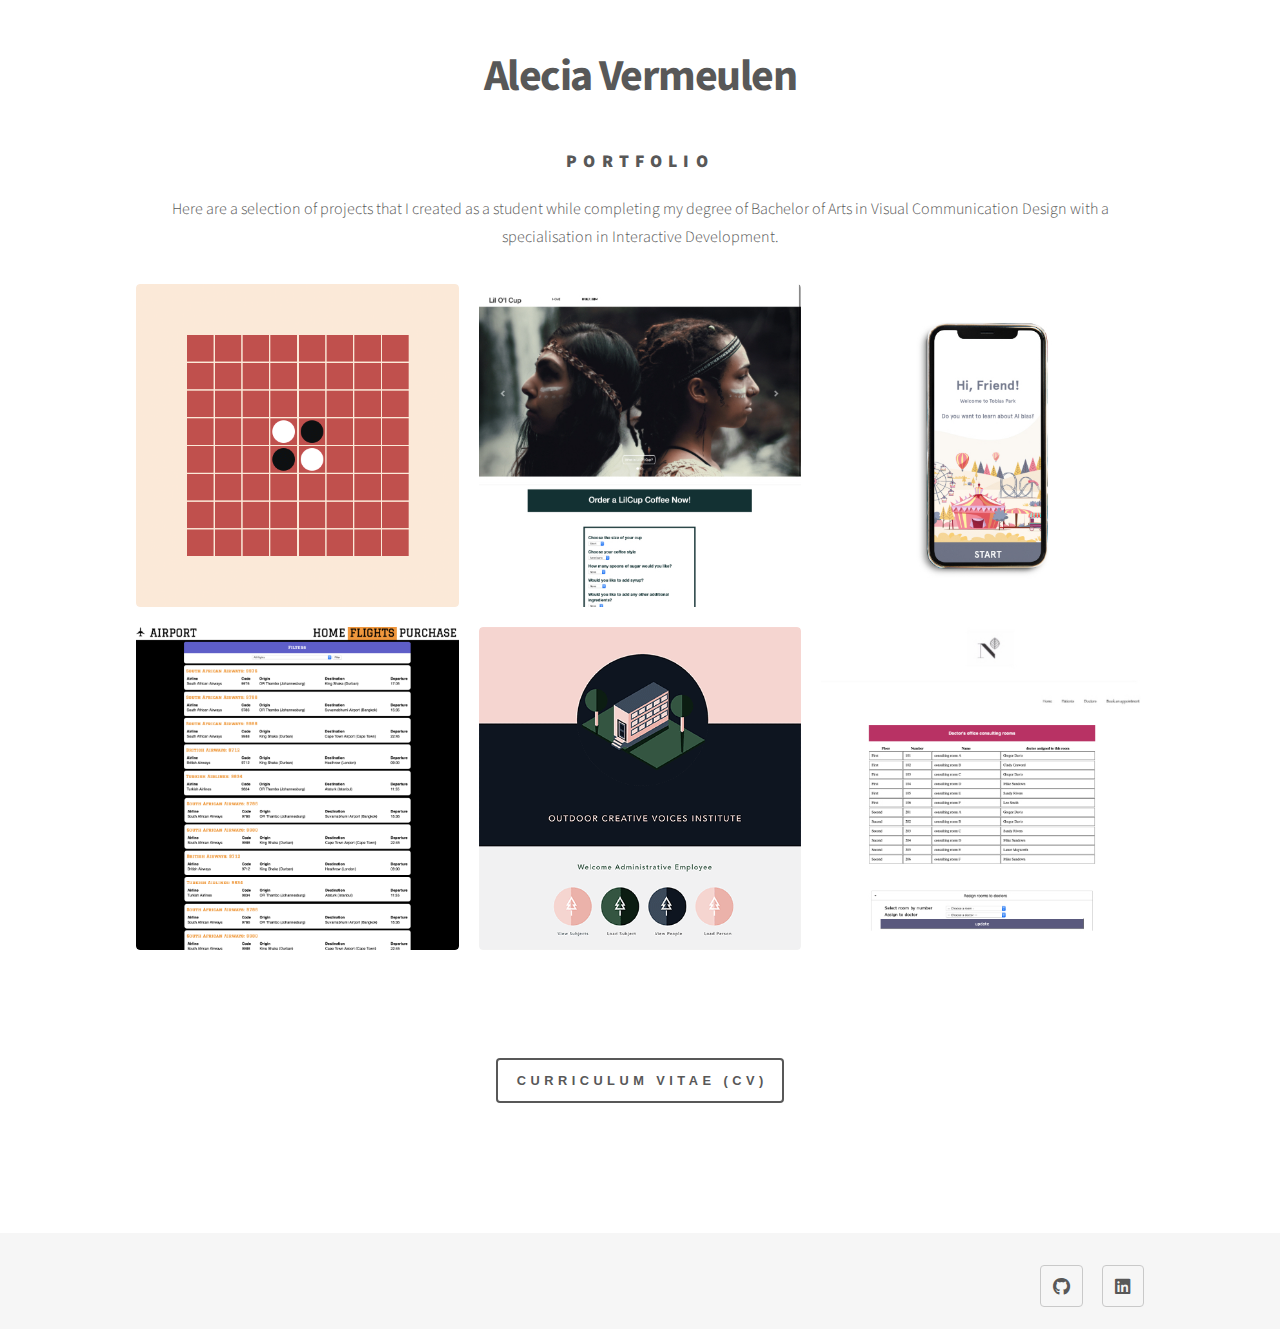
==== commit 8e035a58: "Update index.html" ====
--- a/index.html
+++ b/index.html
@@ -29,7 +29,7 @@
 							<section class="tiles">
 								<article class="style1">
 									<span class="image">
-										<img src="images/Reversi.tiff" alt="" />
+										<img src="images/Reversi.png" alt="" />
 									</span>
 									<a>
 										<div class="content">
@@ -106,7 +106,7 @@
 								</article>
 								<article class="style5">
 									<span class="image">
-										<img src="images/University.tiff" alt="" />
+										<img src="images/University.png" alt="" />
 									</span>
                                     	<a>
 										<div class="content">
@@ -151,7 +151,7 @@
 						<div class="inner">               
                             
                             	<p>
-                            <button type="button">Curriculum Vitae (CV)</button>
+                            <button onclick="openCV()" type="button">Curriculum Vitae (CV)</button>
                             </p>
 							
 							
